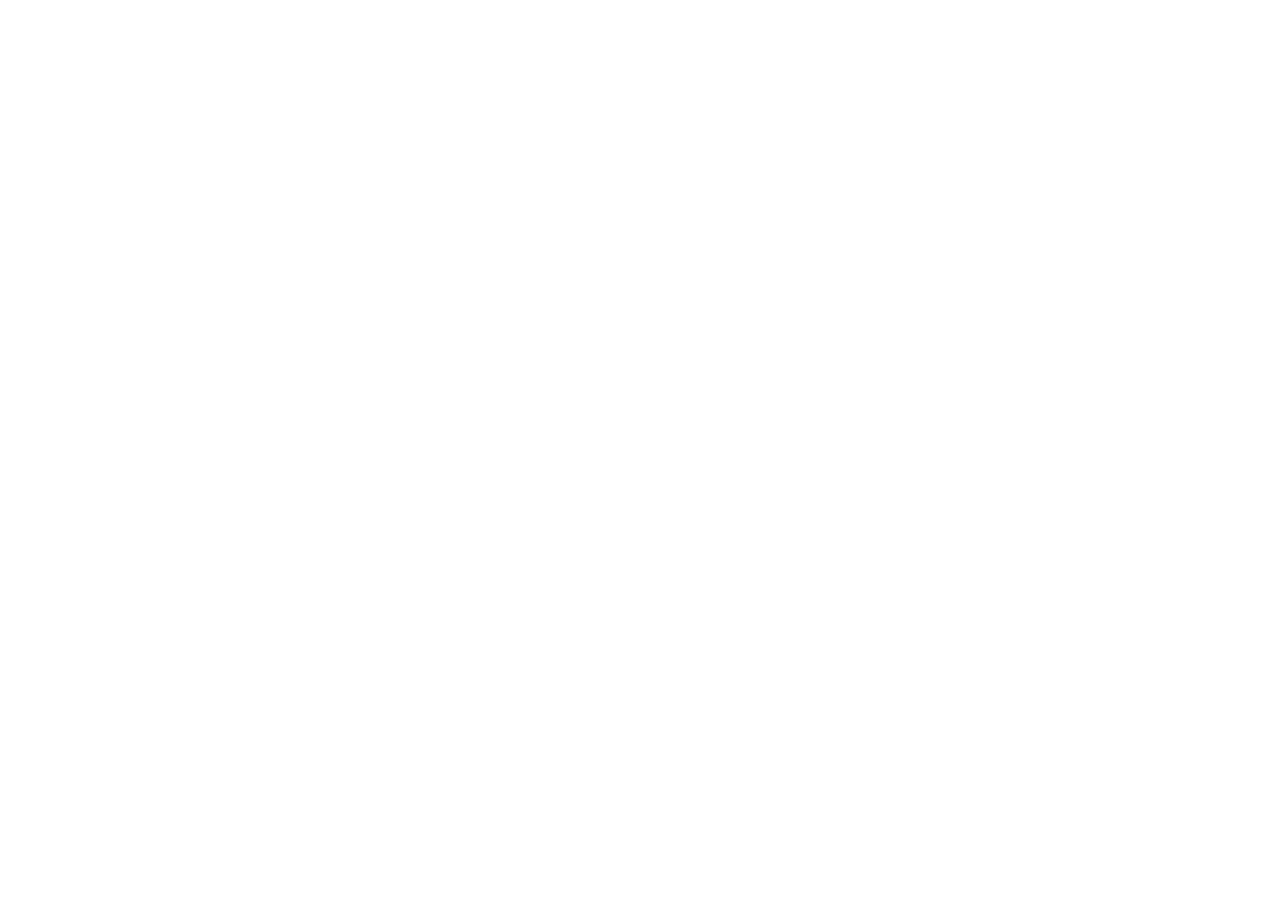
==== public/index.html @ 8db6377b "commit" ====
<!DOCTYPE html>
<html lang="en">
  <head>
    <meta charset="utf-8" />
    <link rel="icon" href="%PUBLIC_URL%/favicon.ico" />
    <meta name="viewport" content="width=device-width, initial-scale=1" />
    <meta name="theme-color" content="#000000" />
    <meta
      name="description"
      content="My personal website."
    />
    <!--
      manifest.json provides metadata used when your web app is installed on a
      user's mobile device or desktop. See https://developers.google.com/web/fundamentals/web-app-manifest/
    -->
    <link rel="manifest" href="%PUBLIC_URL%/manifest.json" />
    <!--
      Notice the use of %PUBLIC_URL% in the tags above.
      It will be replaced with the URL of the `public` folder during the build.
      Only files inside the `public` folder can be referenced from the HTML.

      Unlike "/favicon.ico" or "favicon.ico", "%PUBLIC_URL%/favicon.ico" will
      work correctly both with client-side routing and a non-root public URL.
      Learn how to configure a non-root public URL by running `npm run build`.
    -->
    <title>Youssef KIZOU</title>
  </head>
  <body>
    <noscript>You need to enable JavaScript to run this app.</noscript>
    <div id="root"></div>
    <!--
      This HTML file is a template.
      If you open it directly in the browser, you will see an empty page.

      You can add webfonts, meta tags, or analytics to this file.
      The build step will place the bundled scripts into the <body> tag.

      To begin the development, run `npm start` or `yarn start`.
      To create a production bundle, use `npm run build` or `yarn build`.
    -->
  </body>
</html>
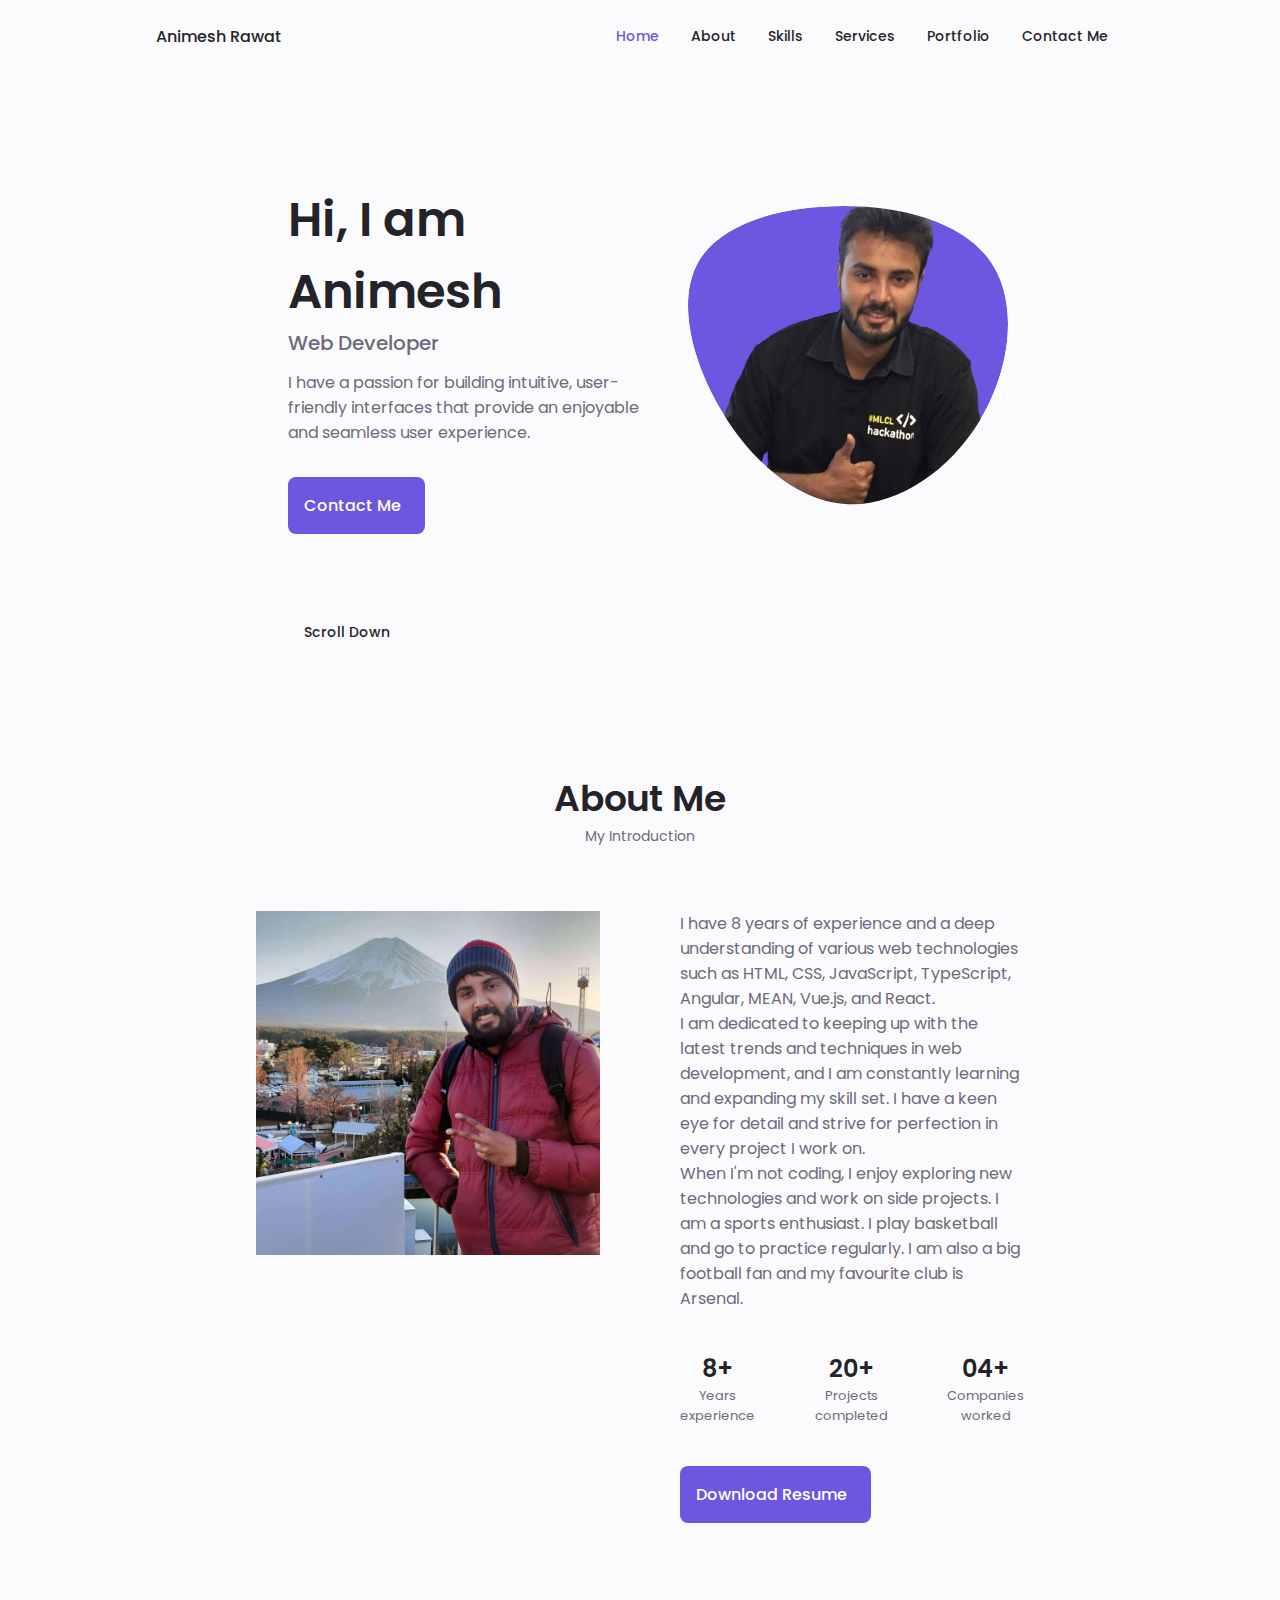
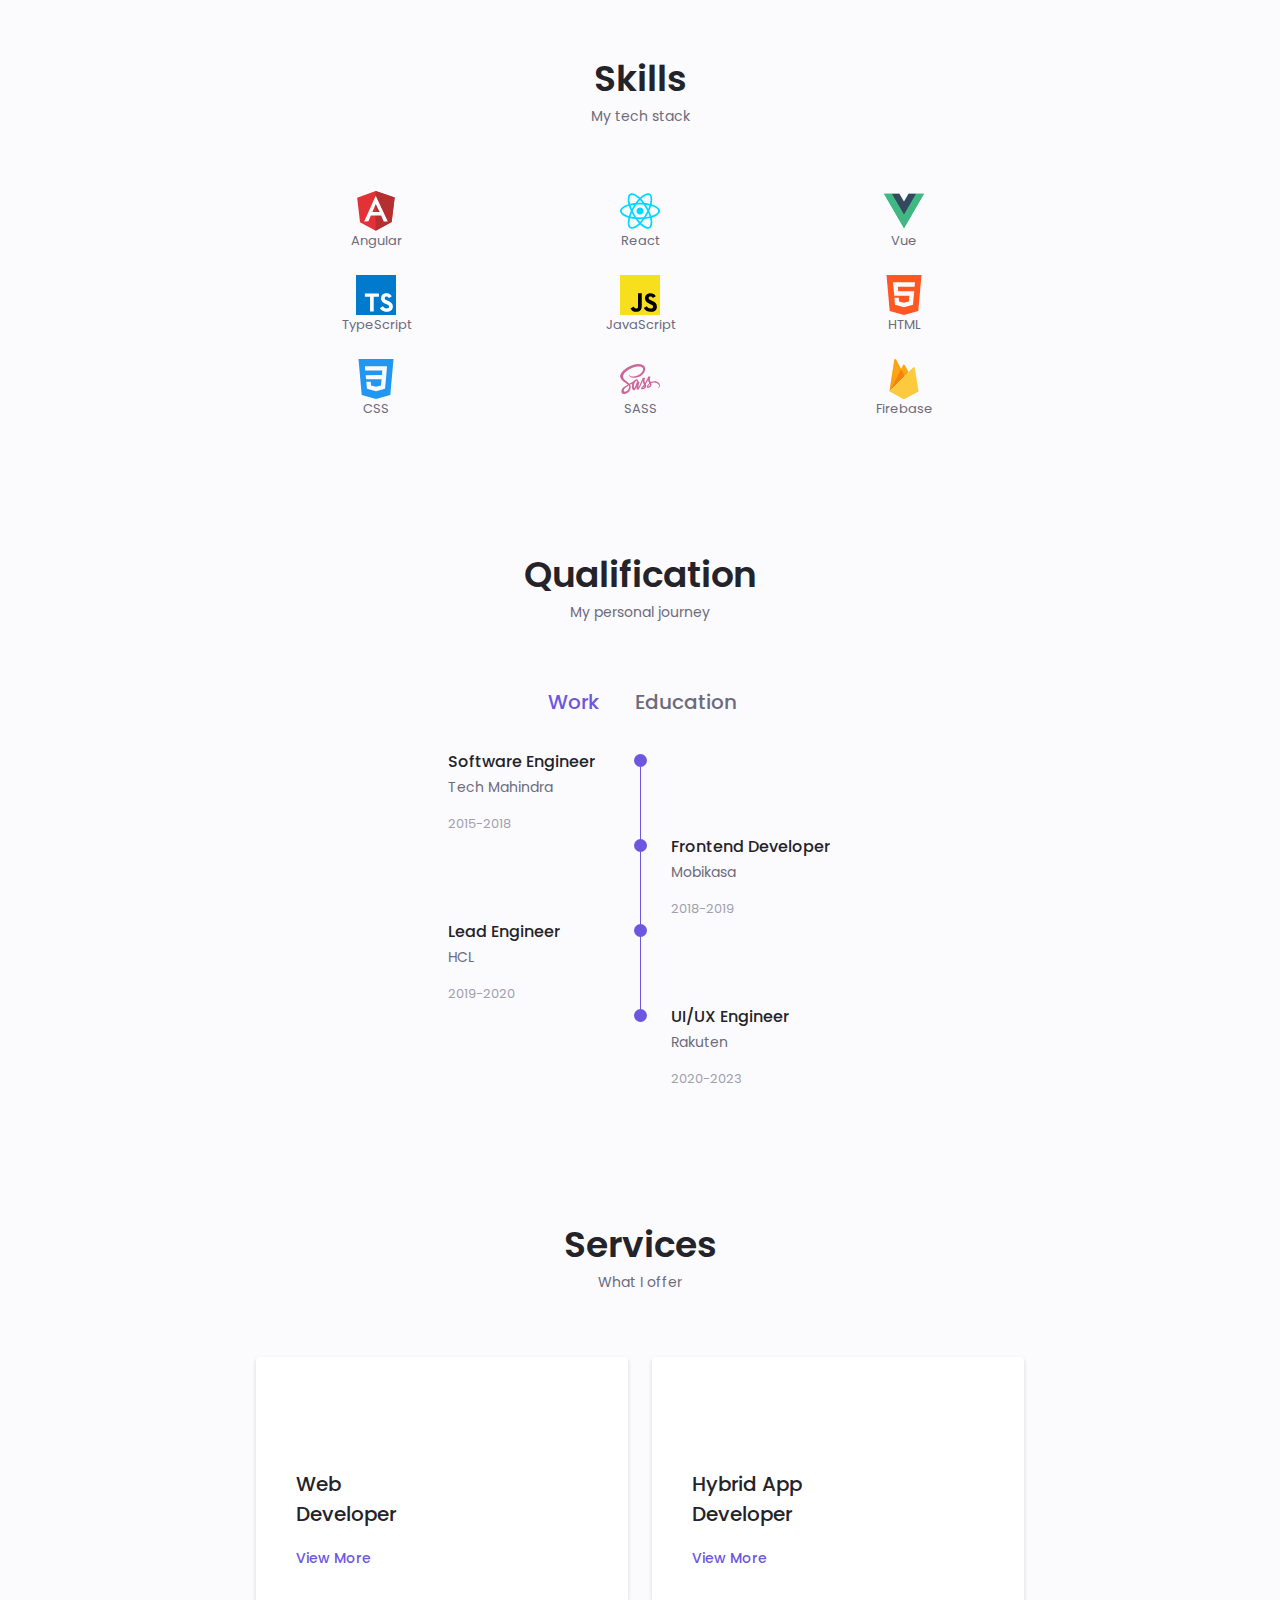
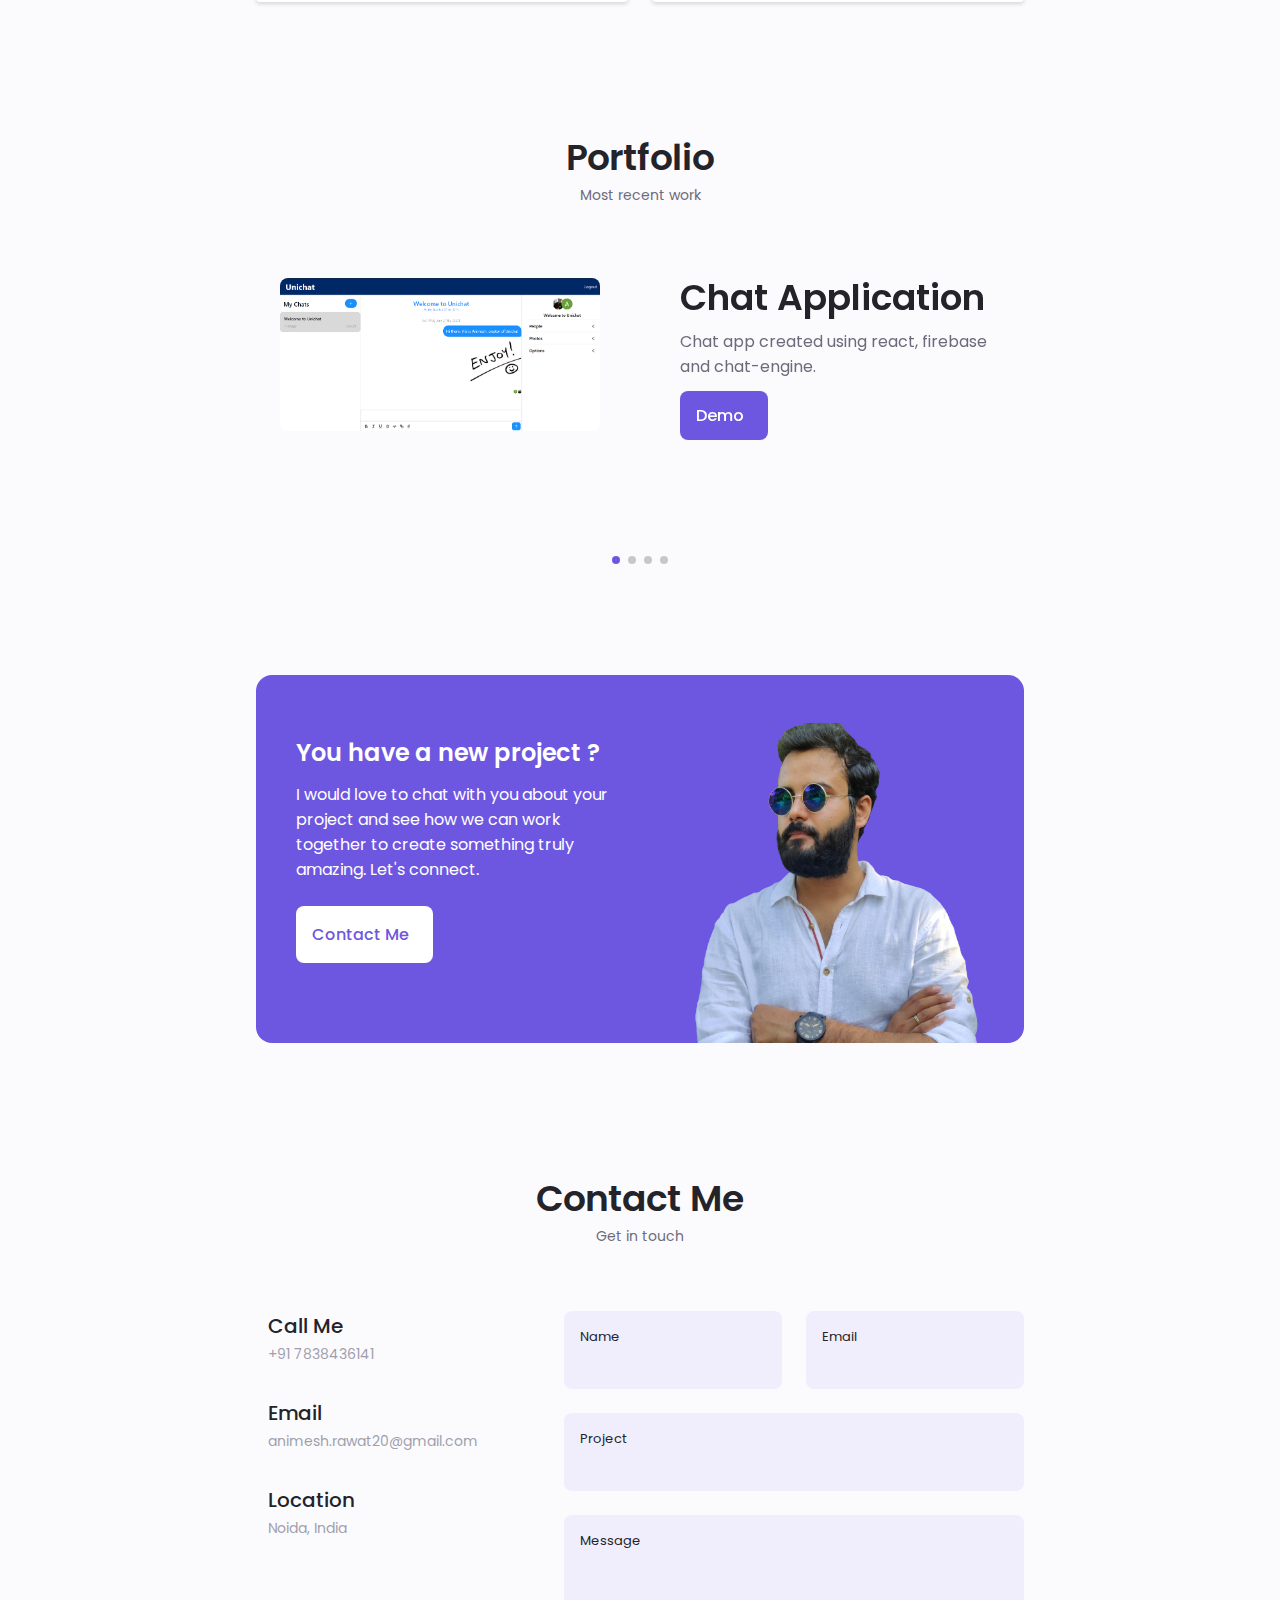
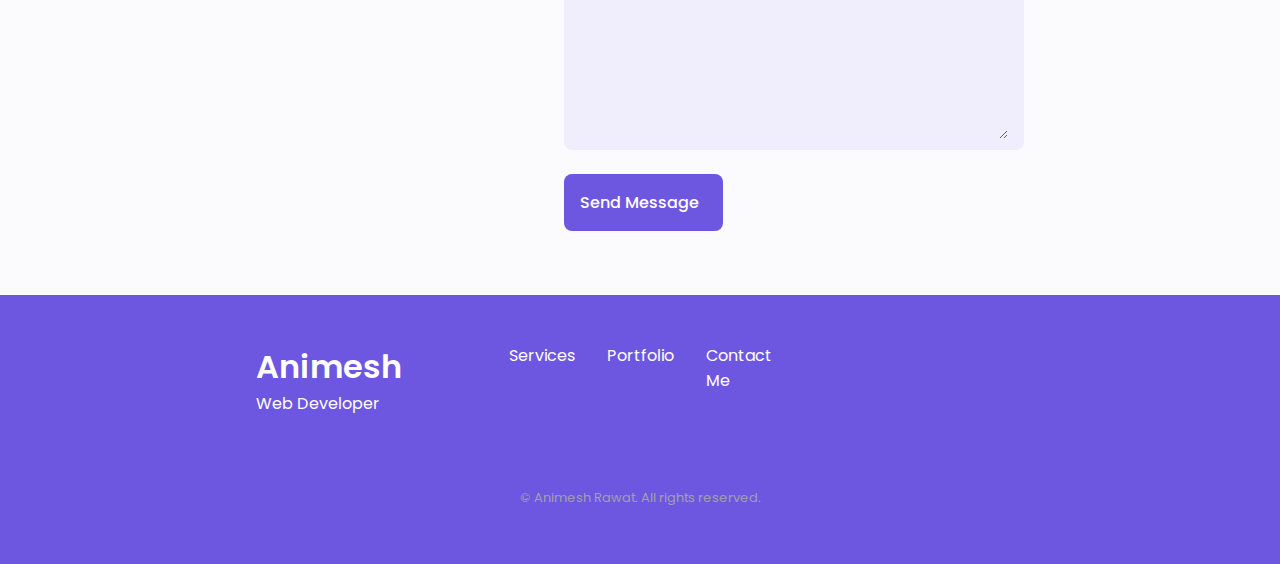
==== commit 6558f85e: "commit" ====
--- a/public/index.html
+++ b/public/index.html
@@ -1,42 +1,912 @@
 <!DOCTYPE html>
 <html lang="en">
   <head>
-    <meta charset="utf-8" />
-    <link rel="icon" href="%PUBLIC_URL%/favicon.ico" />
-    <meta name="viewport" content="width=device-width, initial-scale=1" />
-    <meta name="theme-color" content="#000000" />
+    <meta charset="UTF-8" />
+    <meta name="viewport" content="width=device-width, initial-scale=1.0" />
     <meta
       name="description"
-      content="My personal website."
+      content="Portfolio website of Animesh Rawat. A summary of professional experience, 
+      skills, projects details and contact information."
     />
-    <!--
-      manifest.json provides metadata used when your web app is installed on a
-      user's mobile device or desktop. See https://developers.google.com/web/fundamentals/web-app-manifest/
-    -->
-    <link rel="manifest" href="%PUBLIC_URL%/manifest.json" />
-    <!--
-      Notice the use of %PUBLIC_URL% in the tags above.
-      It will be replaced with the URL of the `public` folder during the build.
-      Only files inside the `public` folder can be referenced from the HTML.
-
-      Unlike "/favicon.ico" or "favicon.ico", "%PUBLIC_URL%/favicon.ico" will
-      work correctly both with client-side routing and a non-root public URL.
-      Learn how to configure a non-root public URL by running `npm run build`.
-    -->
-    <title>Youssef KIZOU</title>
+    <title>Animesh Rawat - Portfolio</title>
+
+    <!--==================== OPEN GRAPH META TAGS ===================== -->
+    <meta property="og:title" content="Animesh Rawat - Portfolio" />
+    <meta property="og:image" content="/assets/img/PwaImages/ios/512.png" />
+    <meta
+      property="og:description"
+      content="Portfolio website of Animesh Rawat. A summary of professional experience, 
+      skills, projects details and contact information."
+    />
+
+    <!--==================== TWITTER META TAGS ===================== -->
+    <meta name="twitter:title" content="Animesh Rawat - Portfolio" />
+    <meta
+      name="twitter:description"
+      content="Portfolio website of Animesh Rawat. A summary of professional experience, 
+      skills, projects details and contact information."
+    />
+    <meta name="twitter:image" content="/assets/img/PwaImages/ios/512.png" />
+
+    <!--==================== UNICONS ====================-->
+    <link
+      rel="stylesheet"
+      href="https://unicons.iconscout.com/release/v4.0.0/css/line.css"
+    />
+
+    <!-- ====================PWA================== -->
+    <link rel="manifest" href="manifest.json" />
+    <!-- ios support -->
+    <link rel="apple-touch-icon" href="/assets/img/PwaImages/ios/32.png" />
+    <link rel="apple-touch-icon" href="/assets/img/PwaImages/ios/72.png" />
+    <link rel="apple-touch-icon" href="/assets/img/PwaImages/ios/100.png" />
+    <link rel="apple-touch-icon" href="/assets/img/PwaImages/ios/128.png" />
+    <link rel="apple-touch-icon" href="/assets/img/PwaImages/ios/144.png" />
+    <link rel="apple-touch-icon" href="/assets/img/PwaImages/ios/152.png" />
+    <link rel="apple-touch-icon" href="/assets/img/PwaImages/ios/192.png" />
+    <link rel="apple-touch-icon" href="/assets/img/PwaImages/ios/256.png" />
+    <link rel="apple-touch-icon" href="/assets/img/PwaImages/ios/512.png" />
+    <meta name="apple-mobile-web-app-status-bar" content="#6E57E0" />
+    <meta name="theme-color" content="#6E57E0" />
+
+    <!-- ============FAVICONS============== -->
+    <link
+      rel="apple-touch-icon"
+      sizes="180x180"
+      href="/assets/img/favicons/apple-touch-icon.png"
+    />
+    <link
+      rel="icon"
+      type="image/png"
+      sizes="32x32"
+      href="/assets//img/favicons/favicon-32x32.png"
+    />
+    <link
+      rel="icon"
+      type="image/png"
+      sizes="16x16"
+      href="/assets/img/favicons/favicon-16x16.png"
+    />
+    <link
+      rel="icon"
+      type="image/x-icon"
+      href="/assets/img/favicons/favicon.ico"
+    />
+
+    <!--==================== SWIPER CSS ====================-->
+    <link rel="stylesheet" href="/assets/css/swiper-bundle.min.css" />
+
+    <!--==================== CSS ====================-->
+    <link rel="stylesheet" href="assets/css/styles.css" />
   </head>
+
   <body>
-    <noscript>You need to enable JavaScript to run this app.</noscript>
-    <div id="root"></div>
-    <!--
-      This HTML file is a template.
-      If you open it directly in the browser, you will see an empty page.
-
-      You can add webfonts, meta tags, or analytics to this file.
-      The build step will place the bundled scripts into the <body> tag.
-
-      To begin the development, run `npm start` or `yarn start`.
-      To create a production bundle, use `npm run build` or `yarn build`.
-    -->
+    <!-- ===================== LOADER ==================== -->
+    <div id="loading">
+      <div class="loader"><span><</span><span>/></span></div>
+    </div>
+
+    <!--==================== HEADER ====================-->
+    <header class="header" id="header">
+      <nav class="nav container">
+        <a href="#" class="nav__logo noSelect">Animesh Rawat</a>
+
+        <div class="nav__menu" id="nav-menu">
+          <ul class="nav__list grid">
+            <li class="nav__item">
+              <a href="#home" class="nav__link noSelect active-link">
+                <i class="uil uil-estate nav__icon"></i> Home
+              </a>
+            </li>
+
+            <li class="nav__item">
+              <a href="#about" class="nav__link noSelect">
+                <i class="uil uil-user nav__icon"></i> About
+              </a>
+            </li>
+
+            <li class="nav__item">
+              <a href="#skills" class="nav__link noSelect">
+                <i class="uil uil-file-alt nav__icon"></i> Skills
+              </a>
+            </li>
+
+            <li class="nav__item">
+              <a href="#services" class="nav__link noSelect">
+                <i class="uil uil-briefcase-alt nav__icon"></i> Services
+              </a>
+            </li>
+
+            <li class="nav__item">
+              <a href="#portfolio" class="nav__link noSelect">
+                <i class="uil uil-scenery nav__icon"></i> Portfolio
+              </a>
+            </li>
+
+            <li class="nav__item">
+              <a href="#contact" class="nav__link noSelect">
+                <i class="uil uil-message nav__icon"></i> Contact Me
+              </a>
+            </li>
+          </ul>
+          <i class="uil uil-times nav__close noSelect" id="nav-close"></i>
+        </div>
+
+        <div class="nav__btns">
+          <!-- theme change button -->
+          <i class="uil uil-moon change-theme" id="theme-button"></i>
+
+          <div class="nav__toggle noSelect" id="nav-toggle">
+            <i class="uil uil-apps"></i>
+          </div>
+        </div>
+      </nav>
+    </header>
+
+    <!--==================== MAIN ====================-->
+
+    <main class="main">
+      <!--==================== HOME ====================-->
+      <section class="home section" id="home">
+        <div class="home__container container grid">
+          <div class="home__content grid">
+            <div class="home__social">
+              <a
+                href="https://www.linkedin.com/in/rawatanimesh/"
+                target="_blank"
+                class="home__social-icon"
+              >
+                <i class="uil uil-linkedin-alt"></i>
+              </a>
+              <a
+                href="https://github.com/rawatanimesh"
+                target="_blank"
+                class="home__social-icon"
+              >
+                <i class="uil uil-github-alt"></i>
+              </a>
+              <a
+                href="https://t.me/rawatanimesh"
+                target="_blank"
+                class="home__social-icon"
+              >
+                <i class="uil uil-telegram-alt"></i>
+              </a>
+            </div>
+
+            <div class="home__img">
+              <svg
+                class="home__blob"
+                viewBox="0 0 200 187"
+                xmlns="http://www.w3.org/2000/svg"
+                xmlns:xlink="http://www.w3.org/1999/xlink"
+              >
+                <mask id="mask0" mask-type="alpha">
+                  <path
+                    d="M190.312 36.4879C206.582 62.1187 201.309 102.826 182.328 134.186C163.346 165.547 
+                                130.807 187.559 100.226 186.353C69.6454 185.297 41.0228 161.023 21.7403 129.362C2.45775 
+                                97.8511 -7.48481 59.1033 6.67581 34.5279C20.9871 10.1032 59.7028 -0.149132 97.9666 
+                                0.00163737C136.23 0.303176 174.193 10.857 190.312 36.4879Z"
+                  />
+                </mask>
+                <g mask="url(#mask0)">
+                  <path
+                    d="M190.312 36.4879C206.582 62.1187 201.309 102.826 182.328 134.186C163.346 
+                                165.547 130.807 187.559 100.226 186.353C69.6454 185.297 41.0228 161.023 21.7403 
+                                129.362C2.45775 97.8511 -7.48481 59.1033 6.67581 34.5279C20.9871 10.1032 59.7028 
+                                -0.149132 97.9666 0.00163737C136.23 0.303176 174.193 10.857 190.312 36.4879Z"
+                  />
+                  <image
+                    class="home__blob-img"
+                    x="-20"
+                    xlink:href="assets/img/hacker-profile.png"
+                  ></image>
+                </g>
+              </svg>
+            </div>
+
+            <div class="home__data">
+              <h1 class="home__title">Hi, I am Animesh</h1>
+              <h3 class="home__subtitle">Web Developer</h3>
+              <p class="home__description">
+                I have a passion for building intuitive, user-friendly
+                interfaces that provide an enjoyable and seamless user
+                experience.
+              </p>
+              <a href="#contact" class="button button--flex">
+                Contact Me<i class="uil uil-message button__icon"></i>
+              </a>
+            </div>
+          </div>
+          <div class="home__scroll">
+            <a href="#about" class="home__scroll-button button--flex">
+              <i class="uil uil-mouse-alt home__scroll-mouse"></i>
+              <span class="home__scroll-name">Scroll Down</span>
+              <i class="uil uil-arrow-down home__scroll-arrow"></i>
+            </a>
+          </div>
+        </div>
+      </section>
+    </main>
+
+    <!--==================== ABOUT ====================-->
+
+    <section class="about section" id="about">
+      <h2 class="section__title">About Me</h2>
+      <span class="section__subtitle">My Introduction</span>
+
+      <div class="about__container container grid">
+        <img src="assets/img/mt-fuji.jpg" alt="" class="about__image" />
+
+        <div class="about__data">
+          <p class="about__description">
+            I have 8 years of experience and a deep understanding of various web
+            technologies such as HTML, CSS, JavaScript, TypeScript, Angular,
+            MEAN, Vue.js, and React. <br />
+            I am dedicated to keeping up with the latest trends and techniques
+            in web development, and I am constantly learning and expanding my
+            skill set. I have a keen eye for detail and strive for perfection in
+            every project I work on. <br />
+            When I'm not coding, I enjoy exploring new technologies and work on
+            side projects. I am a sports enthusiast. I play basketball and go to
+            practice regularly. I am also a big football fan and my favourite
+            club is Arsenal.
+          </p>
+          <div class="about__info">
+            <div>
+              <span class="about__info-title">8+</span>
+              <span class="about__info-name"
+                >Years <br />
+                experience</span
+              >
+            </div>
+
+            <div>
+              <span class="about__info-title">20+</span>
+              <span class="about__info-name"
+                >Projects <br />
+                completed</span
+              >
+            </div>
+
+            <div>
+              <span class="about__info-title">04+</span>
+              <span class="about__info-name"
+                >Companies <br />
+                worked</span
+              >
+            </div>
+          </div>
+
+          <div class="about__buttons">
+            <a
+              download=""
+              href="assets/pdf/animesh-rawat-resume.pdf"
+              class="button button--flex"
+            >
+              Download Resume<i class="uil uil-download-alt button__icon"></i
+            ></a>
+          </div>
+        </div>
+      </div>
+    </section>
+
+    <!--==================== SKILLS ====================-->
+
+    <section class="skills section" id="skills">
+      <h2 class="section__title">Skills</h2>
+      <span class="section__subtitle">My tech stack</span>
+      <div class="skills__container container grid">
+        <div class="skills__container-box">
+          <img
+            class="skills__container-img"
+            src="/assets/img/skills/angular.svg"
+            alt="angular"
+          />
+          <div class="skills__container-name">Angular</div>
+        </div>
+
+        <div class="skills__container-box">
+          <img
+            class="skills__container-img"
+            src="/assets/img/skills/react.svg"
+            alt="react"
+          />
+          <div class="skills__container-name">React</div>
+        </div>
+
+        <div class="skills__container-box">
+          <img
+            class="skills__container-img"
+            src="/assets/img/skills/vue.svg"
+            alt="vue"
+          />
+          <div class="skills__container-name">Vue</div>
+        </div>
+
+        <div class="skills__container-box">
+          <img
+            class="skills__container-img"
+            src="/assets/img/skills/typescript.svg"
+            alt="typescript"
+          />
+          <div class="skills__container-name">TypeScript</div>
+        </div>
+
+        <div class="skills__container-box">
+          <img
+            class="skills__container-img"
+            src="/assets/img/skills/javascript.svg"
+            alt="javascript"
+          />
+          <div class="skills__container-name">JavaScript</div>
+        </div>
+
+        <div class="skills__container-box">
+          <img
+            class="skills__container-img"
+            src="/assets/img/skills/html.svg"
+            alt="html"
+          />
+          <div class="skills__container-name">HTML</div>
+        </div>
+
+        <div class="skills__container-box">
+          <img
+            class="skills__container-img"
+            src="/assets/img/skills/css.svg"
+            alt="css"
+          />
+          <div class="skills__container-name">CSS</div>
+        </div>
+
+        <div class="skills__container-box">
+          <img
+            class="skills__container-img"
+            src="/assets/img/skills/sass.svg"
+            alt="sass"
+          />
+          <div class="skills__container-name">SASS</div>
+        </div>
+
+        <div class="skills__container-box">
+          <img
+            class="skills__container-img"
+            src="/assets/img/skills/firebase.svg"
+            alt="firebase"
+          />
+          <div class="skills__container-name">Firebase</div>
+        </div>
+
+        <!-- <div class="skills__container-box">
+                <img class="skills__container-img" src="/assets/img/skills/figma.svg" alt="figma">
+                <div class="skills__container-name">Figma</div>
+            </div> -->
+      </div>
+    </section>
+
+    <!--==================== QUALIFICATOIN ====================-->
+
+    <section class="qualification section">
+      <h2 class="section__title">Qualification</h2>
+      <span class="section__subtitle">My personal journey</span>
+
+      <div class="qualification__container container">
+        <div class="qualification__tabs">
+          <div
+            class="qualification__button button--flex qualification__active"
+            data-target="#work"
+          >
+            <i class="uil uil-briefcase-alt qualification__icon"> </i> Work
+          </div>
+
+          <div
+            class="qualification__button button--flex"
+            data-target="#education"
+          >
+            <i class="uil uil-graduation-cap qualification__icon"> </i>
+            Education
+          </div>
+        </div>
+
+        <div class="qualification__sections">
+          <!--==================== QUALIFICATOIN CONTENT 1====================-->
+          <div
+            class="qualification__content qualification__active"
+            data-content
+            id="work"
+          >
+            <!--==================== QUALIFICATOIN 1====================-->
+            <div class="qualification__data">
+              <div>
+                <h3 class="qualification__title">Software Engineer</h3>
+                <span class="qualification__subtitle"> Tech Mahindra </span>
+                <div class="qualification__calender">
+                  <i class="uil uil-calendar-alt"></i> 2015-2018
+                </div>
+              </div>
+
+              <div>
+                <span class="qualification__rounder"></span>
+                <span class="qualification__line"></span>
+              </div>
+            </div>
+
+            <!--==================== QUALIFICATOIN 2====================-->
+            <div class="qualification__data">
+              <div></div>
+              <div>
+                <span class="qualification__rounder"></span>
+                <span class="qualification__line"></span>
+              </div>
+              <div>
+                <h3 class="qualification__title">Frontend Developer</h3>
+                <span class="qualification__subtitle"> Mobikasa </span>
+                <div class="qualification__calender">
+                  <i class="uil uil-calendar-alt"></i> 2018-2019
+                </div>
+              </div>
+            </div>
+
+            <!--==================== QUALIFICATOIN 3====================-->
+            <div class="qualification__data">
+              <div>
+                <h3 class="qualification__title">Lead Engineer</h3>
+                <span class="qualification__subtitle"> HCL </span>
+                <div class="qualification__calender">
+                  <i class="uil uil-calendar-alt"></i> 2019-2020
+                </div>
+              </div>
+              <div>
+                <span class="qualification__rounder"></span>
+                <span class="qualification__line"></span>
+              </div>
+            </div>
+
+            <!--==================== QUALIFICATOIN 4====================-->
+            <div class="qualification__data">
+              <div></div>
+              <div>
+                <span class="qualification__rounder"></span>
+                <!-- <span class="qualification__line"></span> -->
+              </div>
+              <div>
+                <h3 class="qualification__title">UI/UX Engineer</h3>
+                <span class="qualification__subtitle"> Rakuten </span>
+                <div class="qualification__calender">
+                  <i class="uil uil-calendar-alt"></i> 2020-2023
+                </div>
+              </div>
+            </div>
+          </div>
+
+          <!--==================== QUALIFICATOIN CONTENT 2====================-->
+          <div class="qualification__content" data-content id="education">
+            <!--==================== QUALIFICATOIN 1====================-->
+            <div class="qualification__data">
+              <div>
+                <h3 class="qualification__title">HSC, Science</h3>
+                <span class="qualification__subtitle">
+                  St. Mary's Academy
+                </span>
+                <div class="qualification__calender">
+                  <i class="uil uil-calendar-alt"></i> 2009-2011
+                </div>
+              </div>
+
+              <div>
+                <span class="qualification__rounder"></span>
+                <span class="qualification__line"></span>
+              </div>
+            </div>
+
+            <!--==================== QUALIFICATOIN 2====================-->
+            <div class="qualification__data">
+              <div></div>
+              <div>
+                <span class="qualification__rounder"></span>
+                <!-- <span class="qualification__line"></span> -->
+              </div>
+              <div>
+                <h3 class="qualification__title">B.Tech, Electronics</h3>
+                <span class="qualification__subtitle"> Sharda University </span>
+                <div class="qualification__calender">
+                  <i class="uil uil-calendar-alt"></i> 2011-2015
+                </div>
+              </div>
+            </div>
+          </div>
+        </div>
+      </div>
+    </section>
+
+    <!--==================== SERVICES ====================-->
+
+    <section class="services section" id="services">
+      <h2 class="section__title">Services</h2>
+      <span class="section__subtitle">What I offer</span>
+
+      <div class="services__container container grid">
+        <!--==================== SERVICE 1 ====================-->
+        <div class="services__content">
+          <div>
+            <i class="uil uil-arrow services__icon"></i>
+            <h3 class="services__title">Web<br />Developer</h3>
+          </div>
+
+          <span
+            class="button button--flex button--small button--link services__button"
+          >
+            View More
+            <i class="uil uil-arrow-right button__icon"></i>
+          </span>
+
+          <div class="services__modal">
+            <div class="services__modal-content">
+              <h4 class="services__modal-title">Web<br />Developer</h4>
+              <i class="uil uil-times services__modal-close"></i>
+              <ul class="services__modal-services grid">
+                <li class="services__modal-service">
+                  <i class="uil uil-check-circle services__modal-icon"></i>
+                  <p>
+                    I develop web applications with end to end solutions for
+                    frontend and backend
+                  </p>
+                </li>
+                <li class="services__modal-service">
+                  <i class="uil uil-check-circle services__modal-icon"></i>
+                  <p>I handle website deployment</p>
+                </li>
+                <li class="services__modal-service">
+                  <i class="uil uil-check-circle services__modal-icon"></i>
+                  <p>I optimize website performance</p>
+                </li>
+                <li class="services__modal-service">
+                  <i class="uil uil-check-circle services__modal-icon"></i>
+                  <p>I help in webiste SEO optimization</p>
+                </li>
+              </ul>
+            </div>
+          </div>
+        </div>
+
+        <!--==================== SERVICE 2 ====================-->
+        <div class="services__content">
+          <div>
+            <i class="uil uil-mobile-android services__icon"></i>
+            <h3 class="services__title">Hybrid App<br />Developer</h3>
+          </div>
+
+          <span
+            class="button button--flex button--small button--link services__button"
+          >
+            View More
+            <i class="uil uil-arrow-right button__icon"></i>
+          </span>
+
+          <div class="services__modal">
+            <div class="services__modal-content">
+              <h4 class="services__modal-title">Hybrid App<br />Developer</h4>
+              <i class="uil uil-times services__modal-close"></i>
+              <ul class="services__modal-services grid">
+                <li class="services__modal-service">
+                  <i class="uil uil-check-circle services__modal-icon"></i>
+                  <p>I develop hybrid mobile apps</p>
+                </li>
+                <li class="services__modal-service">
+                  <i class="uil uil-check-circle services__modal-icon"></i>
+                  <p>I create apps for mobile and tablets</p>
+                </li>
+                <li class="services__modal-service">
+                  <i class="uil uil-check-circle services__modal-icon"></i>
+                  <p>I handle cross platform compatibility</p>
+                </li>
+                <li class="services__modal-service">
+                  <i class="uil uil-check-circle services__modal-icon"></i>
+                  <p>I optimize application performances</p>
+                </li>
+              </ul>
+            </div>
+          </div>
+        </div>
+      </div>
+    </section>
+
+    <!--==================== PORTFOLIO ====================-->
+
+    <section class="portfolio section" id="portfolio">
+      <h2 class="section__title">Portfolio</h2>
+      <span class="section__subtitle">Most recent work</span>
+
+      <div class="portfolio__container container swiper-container">
+        <div class="swiper-wrapper">
+          <!--==================== PORTFOLIO 1====================-->
+          <div class="portfolio__content grid swiper-slide">
+            <img
+              src="/assets/img/portfolio/unichat.PNG"
+              alt=""
+              class="portfolio__img"
+            />
+            <div class="portfolio__data">
+              <h3 class="portfolio__title">Chat Application</h3>
+              <p class="portfolio__description">
+                Chat app created using react, firebase and chat-engine.
+              </p>
+              <a
+                href="https://github.com/rawatanimesh/react-chat-app"
+                target="_blank"
+                class="button button--flex button--small portfolio__button"
+              >
+                Demo
+                <i class="uil uil-arrow-right button__icon"></i>
+              </a>
+            </div>
+          </div>
+
+          <!--==================== PORTFOLIO 2====================-->
+          <div class="portfolio__content grid swiper-slide">
+            <img
+              src="/assets/img/portfolio/track-service-request.PNG"
+              alt=""
+              class="portfolio__img"
+            />
+            <div class="portfolio__data">
+              <h3 class="portfolio__title">Track service request graph</h3>
+              <p class="portfolio__description">
+                Service request graph to show various stages of bidirectional
+                progress.
+              </p>
+              <a
+                href="https://github.com/rawatanimesh/angular-workflow-track-service-request-graph"
+                target="_blank"
+                class="button button--flex button--small portfolio__button"
+              >
+                Demo
+                <i class="uil uil-arrow-right button__icon"></i>
+              </a>
+            </div>
+          </div>
+
+          <!--==================== PORTFOLIO 3====================-->
+          <div class="portfolio__content grid swiper-slide">
+            <img
+              src="/assets/img/portfolio/stopwatch.png"
+              alt=""
+              class="portfolio__img"
+            />
+            <div class="portfolio__data">
+              <h3 class="portfolio__title">Stop-watch</h3>
+              <p class="portfolio__description">
+                Light weight Stop-Watch application using Angular without
+                external libraries/dependencies.
+              </p>
+              <a
+                href="https://github.com/rawatanimesh/react-chat-app"
+                target="_blank"
+                class="button button--flex button--small portfolio__button"
+              >
+                Demo
+                <i class="uil uil-arrow-right button__icon"></i>
+              </a>
+            </div>
+          </div>
+
+          <!--==================== PORTFOLIO 4====================-->
+          <div class="portfolio__content grid swiper-slide">
+            <img
+              src="/assets/img/portfolio/file-reader.png"
+              alt=""
+              class="portfolio__img"
+            />
+            <div class="portfolio__data">
+              <h3 class="portfolio__title">File reader</h3>
+              <p class="portfolio__description">
+                Light weight file reader Angular component without external
+                libraries/dependencies.
+              </p>
+              <a
+                href="https://github.com/rawatanimesh/angular-file-reader"
+                target="_blank"
+                class="button button--flex button--small portfolio__button"
+              >
+                Demo
+                <i class="uil uil-arrow-right button__icon"></i>
+              </a>
+            </div>
+          </div>
+        </div>
+
+        <!-- Add arrows -->
+        <div class="swiper-button-next">
+          <i class="uil uil-angle-right-b swiper-portfolio-icon"></i>
+        </div>
+        <div class="swiper-button-prev">
+          <i class="uil uil-angle-left-b swiper-portfolio-icon"></i>
+        </div>
+
+        <!-- Add Pagination -->
+        <div class="swiper-pagination"></div>
+      </div>
+    </section>
+
+    <!--==================== PROJECT IN MIND ====================-->
+
+    <section class="project section">
+      <div class="project__bg">
+        <div class="project__container container grid">
+          <div class="project__data">
+            <h2 class="project__title">You have a new project ?</h2>
+            <p class="project__description">
+              I would love to chat with you about your project and see how we
+              can work together to create something truly amazing. Let's
+              connect.
+            </p>
+            <a href="#contact" class="button button--flex button--white">
+              Contact Me
+              <i class="uil uil-message project__icon button__icon"></i>
+            </a>
+          </div>
+
+          <img src="/assets/img/travel-pic3.png" alt="" class="project__img" />
+        </div>
+      </div>
+    </section>
+
+    <!--==================== CONTACT ME ====================-->
+
+    <section class="contact section" id="contact">
+      <h2 class="section__title">Contact Me</h2>
+      <span class="section__subtitle">Get in touch</span>
+
+      <div class="contact__container container grid">
+        <div>
+          <div class="contact__information">
+            <i class="uil uil-phone contact__icon"></i>
+
+            <div>
+              <h3 class="contact__title">Call Me</h3>
+              <span class="contact__subtitle">+91 7838436141</span>
+            </div>
+          </div>
+
+          <div class="contact__information">
+            <i class="uil uil-envelope contact__icon"></i>
+
+            <div>
+              <h3 class="contact__title">Email</h3>
+              <span class="contact__subtitle">animesh.rawat20@gmail.com</span>
+            </div>
+          </div>
+
+          <div class="contact__information">
+            <i class="uil uil-map-marker contact__icon"></i>
+
+            <div>
+              <h3 class="contact__title">Location</h3>
+              <span class="contact__subtitle">Noida, India</span>
+            </div>
+          </div>
+        </div>
+
+        <form action="" class="contact__form grid">
+          <div class="contact__inputs grid">
+            <div class="contact__content">
+              <label for="" class="contact__label">Name</label>
+              <input type="text" class="contact__input" />
+            </div>
+
+            <div class="contact__content">
+              <label for="" class="contact__label">Email</label>
+              <input type="email" class="contact__input" />
+            </div>
+          </div>
+          <div class="contact__content">
+            <label for="" class="contact__label">Project</label>
+            <input type="text" class="contact__input" />
+          </div>
+          <div class="contact__content">
+            <label for="" class="contact__label">Message</label>
+            <textarea
+              name=""
+              id=""
+              cols="0"
+              rows="7"
+              class="contact__input"
+            ></textarea>
+          </div>
+
+          <div>
+            <a href="#" class="button button--flex">
+              Send Message
+              <i class="uil uil-message button__icon"></i>
+            </a>
+          </div>
+        </form>
+      </div>
+    </section>
+
+    <!--==================== FOOTER ====================-->
+
+    <footer class="footer">
+      <div class="footer__bg">
+        <div class="footer__container container grid">
+          <div>
+            <h1 class="footer__title">Animesh</h1>
+            <span class="footer__subtitle">Web Developer</span>
+          </div>
+
+          <ul class="footer__links">
+            <li>
+              <a href="#services" class="footer__link">Services</a>
+            </li>
+            <li>
+              <a href="#portfolio" class="footer__link">Portfolio</a>
+            </li>
+            <li>
+              <a href="#contact" class="footer__link">Contact Me</a>
+            </li>
+          </ul>
+
+          <div class="footer__socials">
+            <a
+              href="https://www.facebook.com/login/?next=https%3A%2F%2Fwww.facebook.com%2Frawatanimesh"
+              target="_blank"
+              class="footer__social"
+            >
+              <i class="uil uil-facebook-f"></i>
+            </a>
+
+            <a
+              href="https://www.instagram.com/rawatanimesh/?hl=en"
+              target="_blank"
+              class="footer__social"
+            >
+              <i class="uil uil-instagram"></i>
+            </a>
+
+            <a
+              href="https://twitter.com/rawataniimesh?lang=en"
+              target="_blank"
+              class="footer__social"
+            >
+              <i class="uil uil-twitter-alt"></i>
+            </a>
+          </div>
+        </div>
+
+        <p class="footer__copy">&#169; Animesh Rawat. All rights reserved.</p>
+      </div>
+    </footer>
+
+    <!--==================== SCROLL TOP ====================-->
+
+    <a href="#" class="scrollup" id="scroll-up">
+      <i class="uil uil-arrow-up scrollup__icon"></i>
+    </a>
+
+    <!--==================== SWIPER JS ====================-->
+    <script src="/assets/js/swiper-bundle.min.js"></script>
+
+    <!--==================== MAIN JS ====================-->
+    <script src="assets/js/main.js"></script>
+
+    <!-- ===================== SHOW/HIDE LOADER ==================== -->
+    <script>
+      window.onload = function () {
+        document.getElementById("loading").style.display = "none";
+      };
+    </script>
+
+    <!-- =====================REGISTER SERVICE WORKER================ -->
+    <script>
+      if ("serviceWorker" in navigator) {
+        window.addEventListener("load", function () {
+          navigator.serviceWorker
+            .register("/serviceWorker.js")
+            .then((res) => console.log("service worker registered"))
+            .catch((err) => console.log("service worker not registered", err));
+        });
+      }
+    </script>
   </body>
 </html>
--- a/public/assets/css/styles.css
+++ b/public/assets/css/styles.css
@@ -0,0 +1,1193 @@
+/*==================== GOOGLE FONTS ====================*/
+
+@import url("https://fonts.googleapis.com/css2?family=Poppins:wght@400;500;600&display=swap");
+
+/*==================== VARIABLES CSS ====================*/
+
+:root {
+  --header-height: 3rem;
+  /*========== Colors ==========*/
+  /* Change favorite color */
+  --hue-color: 250;
+  /*Purple 250 - Green 142 - Blue 230 - Pink 340*/
+  /* HSL color mode */
+  --first-color: hsl(var(--hue-color), 69%, 61%);
+  --first-color-second: hsl(var(--hue-color), 69%, 61%);
+  --first-color-alt: hsl(var(--hue-color), 57%, 53%);
+  --first-color-lighter: hsl(var(--hue-color), 92%, 85%);
+  --title-color: hsl(var(--hue-color), 8%, 15%);
+  --text-color: hsl(var(--hue-color), 8%, 45%);
+  --text-color-light: hsl(var(--hue-color), 8%, 65%);
+  --input-color: hsl(var(--hue-color), 70%, 96%);
+  --body-color: hsl(var(--hue-color), 60%, 99%);
+  --container-color: #fff;
+  --scroll-bar-color: hsl(var(--hue-color), 12%, 90%);
+  --scroll-thumb-color: hsl(var(--hue-color), 12%, 80%);
+
+  /*========== Font and typography ==========*/
+  --body-font: "Poppins", sans-serif;
+  /* .5rem = 8px, 1rem = 16px, 1.5rem = 24px ... */
+  --big-font-size: 2rem;
+  --h1-font-size: 1.5rem;
+  --h2-font-size: 1.25rem;
+  --h3-font-size: 1.125rem;
+  --normal-font-size: 0.938rem;
+  --small-font-size: 0.813rem;
+  --smaller-font-size: 0.75rem;
+  /*========== Font weight ==========*/
+  --font-medium: 500;
+  --font-semi-bold: 600;
+  /*========== Margines ==========*/
+  /* .25rem = 4px, .5rem = 8px, .75rem = 12px ... */
+  --mb-0-25: 0.25rem;
+  --mb-0-5: 0.5rem;
+  --mb-0-75: 0.75rem;
+  --mb-1: 1rem;
+  --mb-1-5: 1.5rem;
+  --mb-2: 2rem;
+  --mb-2-5: 2.5rem;
+  --mb-3: 3rem;
+  /*========== z index ==========*/
+  --z-tooltip: 10;
+  --z-fixed: 100;
+  --z-modal: 100;
+}
+
+/* Font size for large devices */
+
+@media screen and (min-width: 968px) {
+  :root {
+    --big-font-size: 3rem;
+    --h1-font-size: 2.25rem;
+    --h2-font-size: 1.5rem;
+    --h3-font-size: 1.25rem;
+    --normal-font-size: 1rem;
+    --small-font-size: 0.875rem;
+    --smaller-font-size: 0.813rem;
+  }
+}
+
+/*========== Variables Dark theme ==========*/
+
+body.dark-theme {
+  /* HSL color mode */
+  --first-color-second: hsl(var(--hue-color), 30%, 8%);
+  --title-color: hsl(var(--hue-color), 8%, 95%);
+  --text-color: hsl(var(--hue-color), 8%, 75%);
+  --input-color: hsl(var(--hue-color), 29%, 16%);
+  --body-color: hsl(var(--hue-color), 28%, 12%);
+  --container-color: hsl(var(--hue-color), 29%, 16%);
+  --scroll-bar-color: hsl(var(--hue-color), 12%, 48%);
+  --scroll-thumb-color: hsl(var(--hue-color), 12%, 36%);
+}
+
+/*========== Button Dark/Light ==========*/
+
+.nav__btns {
+  display: flex;
+  align-items: center;
+}
+.change-theme {
+  font-size: 1.25rem;
+  color: var(--title-color);
+  margin-right: var(--mb-1);
+  cursor: pointer;
+}
+.change-theme:hover {
+  color: var(--first-color);
+}
+
+/*==================== BASE ====================*/
+
+* {
+  box-sizing: border-box;
+  padding: 0;
+  margin: 0;
+}
+
+html {
+  scroll-behavior: smooth;
+}
+
+body {
+  margin: 0 0 var(--header-height) 0;
+  font-family: var(--body-font);
+  font-size: var(--normal-font-size);
+  background-color: var(--body-color);
+  color: var(--text-color);
+}
+
+h1,
+h2,
+h3,
+h4 {
+  color: var(--title-color);
+  font-weight: var(--font-semi-bold);
+}
+
+ul {
+  list-style: none;
+}
+
+a {
+  text-decoration: none;
+}
+
+img {
+  max-width: 100%;
+  height: auto;
+}
+
+/*==================== REUSABLE CSS CLASSES ====================*/
+
+.noSelect {
+  -webkit-touch-callout: none;
+  -webkit-user-select: none;
+  -khtml-user-select: none;
+  -moz-user-select: none;
+  -ms-user-select: none;
+  user-select: none;
+  -webkit-tap-highlight-color: transparent;
+}
+
+.section {
+  padding: 2rem 0 4rem;
+}
+
+.section__title {
+  font-size: var(--h1-font-size);
+}
+
+.section__subtitle {
+  display: block;
+  font-size: var(--small-font-size);
+  margin-bottom: var(--mb-3);
+}
+
+.section__title,
+.section__subtitle {
+  text-align: center;
+}
+
+/*==================== LAYOUT ====================*/
+
+.container {
+  max-width: 768px;
+  margin-left: var(--mb-1-5);
+  margin-right: var(--mb-1-5);
+}
+
+.grid {
+  display: grid;
+  gap: 1.5rem;
+}
+
+header {
+  width: 100%;
+  position: fixed;
+  bottom: 0;
+  left: 0;
+  z-index: var(--z-fixed);
+  background-color: var(--body-color);
+}
+
+/*==================== NAV ====================*/
+
+.nav {
+  max-width: 968px;
+  height: var(--header-height);
+  display: flex;
+  justify-content: space-between;
+  align-items: center;
+}
+
+.nav__logo,
+.nav__toggle {
+  color: var(--title-color);
+  font-weight: var(--font-medium);
+}
+
+.nav__logo:hover {
+  color: var(--first-color);
+}
+
+.nav__toggle {
+  font-size: 1.1rem;
+  cursor: pointer;
+}
+
+.nav__toggle:hover {
+  color: var(--first-color);
+}
+
+@media screen and (max-width: 767px) {
+  .nav__menu {
+    position: fixed;
+    bottom: -100%;
+    left: 0;
+    width: 100%;
+    background-color: var(--body-color);
+    padding: 2rem 1.5rem 4rem;
+    box-shadow: 0 -1px 4px rgba(0, 0, 0, 0.15);
+    border-radius: 1.5rem 1.5rem 0 0;
+    transition: 0.3s;
+  }
+}
+
+.nav__list {
+  grid-template-columns: repeat(3, 1fr);
+  gap: 2rem;
+}
+
+.nav__link {
+  display: flex;
+  flex-direction: column;
+  align-items: center;
+  font-size: var(--small-font-size);
+  color: var(--title-color);
+  font-weight: var(--font-medium);
+}
+
+.nav__link:hover {
+  color: var(--first-color);
+}
+
+.nav__icon {
+  font-size: 1.2rem;
+}
+
+.nav__close {
+  position: absolute;
+  right: 1.3rem;
+  bottom: 0.5rem;
+  font-size: 1.5rem;
+  cursor: pointer;
+  color: var(--first-color);
+}
+
+.nav__close:hover {
+  color: var(--first-color-alt);
+}
+
+/* show menu */
+
+.show-menu {
+  bottom: 0;
+}
+
+/* Active link */
+
+.active-link {
+  color: var(--first-color);
+}
+
+/* Change background header */
+
+.scroll-header {
+  box-shadow: 0 -1px 4px rgba(0, 0, 0, 0.15);
+}
+
+/*===================== LOADER ====================*/
+
+#loading {
+  position: fixed;
+  display: block;
+  width: 100%;
+  height: 100%;
+  opacity: 0.9;
+  background-color: var(--first-color);
+  z-index: 101;
+}
+
+.loader {
+  position: absolute;
+  top: 50%;
+  left: 50%;
+  transform: translate(-50%, -50%);
+  color: #fff;
+  font-weight: bold;
+  font-size: 20vh;
+  opacity: 0.8;
+}
+.loader span {
+  display: inline-block;
+  animation: pulse 0.4s alternate infinite ease-in-out;
+}
+.loader span:nth-child(odd) {
+  animation-delay: 0.4s;
+}
+
+@keyframes pulse {
+  to {
+    transform: scale(0.8);
+    opacity: 0.5;
+  }
+}
+
+/*==================== HOME ====================*/
+
+.home__container {
+  gap: 1rem;
+}
+
+.home__content {
+  grid-template-columns: 0.5fr 3fr;
+  padding-top: 3.5rem;
+  align-items: center;
+}
+
+.home__social {
+  display: grid;
+  grid-template-columns: max-content;
+  row-gap: 1rem;
+}
+
+.home__social-icon {
+  font-size: 1.25rem;
+  color: var(--first-color);
+}
+
+.home__social-icon:hover {
+  color: var(--first-color-alt);
+}
+
+.home__blob {
+  width: 200px;
+  fill: var(--first-color);
+}
+
+.home__blob-img {
+  width: 255px;
+}
+
+.home__data {
+  grid-column: 1/3;
+}
+
+.home__title {
+  font-size: var(--big-font-size);
+}
+
+.home__subtitle {
+  font-size: var(--h3-font-size);
+  color: var(--text-color);
+  font-weight: var(--font-medium);
+  margin-bottom: var(--mb-0-75);
+}
+
+.home__description {
+  margin-bottom: var(--mb-2);
+}
+
+.home__scroll {
+  display: none;
+}
+
+.home__scroll-button {
+  color: var(--first-color);
+  transition: 0.3s;
+}
+
+.home__scroll-button:hover {
+  transform: translateY(0.25rem);
+}
+
+.home__scroll-mouse {
+  font-size: 2rem;
+}
+
+.home__scroll-name {
+  font-size: var(--small-font-size);
+  color: var(--title-color);
+  font-weight: var(--font-medium);
+  margin-right: var(--mb-0-25);
+}
+
+.home__scroll-arrow {
+  font-size: 1.25rem;
+}
+
+/*==================== BUTTONS ====================*/
+
+.button {
+  display: inline-block;
+  background-color: var(--first-color);
+  color: #fff;
+  padding: 1rem;
+  border-radius: 0.5rem;
+  font-weight: var(--font-medium);
+}
+
+.button:hover {
+  background-color: var(--first-color-alt);
+}
+
+.button__icon {
+  font-size: 1.25rem;
+  margin-left: var(--mb-0-5);
+  transition: 0.3s;
+}
+
+.button--white {
+  background-color: #fff;
+  color: var(--first-color);
+}
+
+.button--white:hover {
+  background-color: #fff;
+}
+
+.button--flex {
+  display: inline-flex;
+  align-items: center;
+}
+
+.button--small {
+  padding: 0.75rem 1rem;
+}
+
+.button--link {
+  padding: 0;
+  background-color: transparent;
+  color: var(--first-color);
+}
+
+.button--link:hover {
+  background-color: transparent;
+  color: var(--first-color-alt);
+}
+
+/*==================== ABOUT ====================*/
+
+.about__img {
+  width: 200px;
+  border-radius: 0.5rem;
+  justify-self: center;
+  align-self: center;
+}
+
+.about__description {
+  text-align: center;
+  margin-bottom: var(--mb-2-5);
+}
+
+.about__info {
+  display: flex;
+  justify-content: space-evenly;
+  margin-bottom: var(--mb-2-5);
+}
+
+.about__info-title {
+  font-size: var(--h2-font-size);
+  font-weight: var(--font-semi-bold);
+  color: var(--title-color);
+}
+
+.about__info-name {
+  font-size: var(--smaller-font-size);
+}
+
+.about__info-name,
+.about__info-title {
+  display: block;
+  text-align: center;
+}
+
+.about__buttons {
+  display: flex;
+  justify-content: center;
+}
+
+/*==================== SKILLS ====================*/
+
+.skills__container {
+  display: grid;
+  gap: 1.5rem;
+  grid-template-columns: repeat(3, 1fr);
+}
+
+.skills__container-box {
+  display: flex;
+  flex-direction: column;
+  justify-content: center;
+  align-items: center;
+}
+
+.skills__container-img {
+  height: 40px;
+  width: 40px;
+}
+
+.skills__container-img:hover {
+  transform: rotate(25deg);
+}
+
+.skills__container-name {
+  font-size: var(--smaller-font-size);
+  display: block;
+  text-align: center;
+}
+
+/*==================== QUALIFICATION ====================*/
+
+.qualification__tabs {
+  display: flex;
+  justify-content: space-evenly;
+  margin-bottom: var(--mb-2);
+}
+
+.qualification__button {
+  font-size: var(--h3-font-size);
+  font-weight: var(--font-medium);
+  cursor: pointer;
+  display: flex;
+  justify-content: center;
+  align-items: center;
+}
+
+.qualification__button:hover {
+  color: var(--first-color);
+}
+
+.qualification__icon {
+  font-size: 1.8rem;
+  margin-right: var(--mb-0-25);
+}
+
+.qualification__data {
+  display: grid;
+  grid-template-columns: 1fr max-content 1fr;
+  column-gap: 1.5rem;
+}
+
+.qualification__title {
+  font-size: var(--normal-font-size);
+  font-weight: var(--font-medium);
+}
+
+.qualification__subtitle {
+  display: inline-block;
+  font-size: var(--small-font-size);
+  margin-bottom: var(--mb-1);
+}
+
+.qualification__calender {
+  font-size: var(--smaller-font-size);
+  color: var(--text-color-light);
+}
+
+.qualification__rounder {
+  display: inline-block;
+  width: 13px;
+  height: 13px;
+  background-color: var(--first-color);
+  border-radius: 50%;
+}
+
+.qualification__line {
+  display: block;
+  width: 1px;
+  height: 100%;
+  background-color: var(--first-color);
+  transform: translate(6px, -7px);
+}
+
+.qualification [data-content] {
+  display: none;
+}
+
+.qualification__active[data-content] {
+  display: block;
+}
+
+.qualification__button.qualification__active {
+  color: var(--first-color);
+}
+
+/*==================== SERVICES ====================*/
+
+.services__container {
+  gap: 1.5rem;
+  grid-template-columns: repeat(2, 1fr);
+}
+
+.services__content {
+  position: relative;
+  background-color: var(--container-color);
+  padding: 3.5rem 0.5rem 1.25rem 1.5rem;
+  border-radius: 0.25rem;
+  box-shadow: 0 2px 4px rgba(0, 0, 0, 0.15);
+  transition: 0.3s;
+}
+
+.services__content:hover {
+  box-shadow: 0 4px 8px rgba(0, 0, 0, 0.15);
+}
+
+.services__icon {
+  display: block;
+  font-size: 1.5rem;
+  color: var(--first-color);
+  margin-bottom: var(--mb-1);
+}
+
+.services__title {
+  font-size: var(--h3-font-size);
+  margin-bottom: var(--mb-1);
+  font-weight: var(--font-medium);
+}
+
+.services__button {
+  cursor: pointer;
+  font-size: var(--small-font-size);
+}
+
+.services__button:hover .button__icon {
+  transform: translateX(0.25rem);
+}
+
+.services__modal {
+  position: fixed;
+  top: 0;
+  left: 0;
+  bottom: 0;
+  right: 0;
+  background-color: rgba(0, 0, 0, 0.5);
+  display: flex;
+  justify-content: center;
+  align-items: center;
+  padding: 0 1rem;
+  z-index: var(--z-modal);
+  opacity: 0;
+  visibility: hidden;
+  transform: 0.3s;
+}
+
+.services__modal-content {
+  position: relative;
+  background-color: var(--container-color);
+  padding: 1.5rem;
+  border-radius: 0.5rem;
+}
+
+.services__modal-services {
+  row-gap: 1rem;
+}
+
+.services__modal-service {
+  display: flex;
+}
+
+.services__modal-title {
+  font-size: var(--h3-font-size);
+  font-weight: var(--font-medium);
+  margin-bottom: var(--mb-1-5);
+}
+
+.services__modal-close {
+  position: absolute;
+  top: 1rem;
+  right: 1rem;
+  font-size: 1.5rem;
+  color: var(--first-color);
+  cursor: pointer;
+}
+
+.services__modal-icon {
+  color: var(--first-color);
+  margin-right: var(--mb-0-25);
+}
+
+/* Active Modal */
+
+.active-modal {
+  opacity: 1;
+  visibility: visible;
+}
+
+.disable-scroll {
+  overflow: hidden;
+}
+
+/*==================== PORTFOLIO ====================*/
+
+.portfolio__container {
+  overflow: initial;
+}
+
+.portfolio__content {
+  padding: 0 1.5rem;
+}
+
+.portfolio__img {
+  width: 265px;
+  border-radius: 0.5rem;
+  justify-self: center;
+}
+
+.portfolio__title {
+  font-size: var(--h3-font-size);
+  margin-bottom: var(--mb-0-5);
+}
+
+.portfolio__description {
+  margin-bottom: var(--mb-0-75);
+}
+
+.portfolio__button:hover .button__icon {
+  transform: translateX(0.25rem);
+}
+
+.swiper-button-prev::after,
+.swiper-button-next::after {
+  content: "";
+}
+
+.swiper-portfolio-icon {
+  font-size: 2rem;
+  color: var(--first-color);
+}
+
+.swiper-button-prev {
+  left: -0.5rem;
+}
+
+.swiper-button-next {
+  right: -0.5rem;
+}
+
+.swiper-container-horizontal > .swiper-pagination-bullets {
+  bottom: 0.5rem;
+}
+
+.swiper-pagination-bullet-active {
+  background-color: var(--first-color);
+}
+
+.swiper-button-prev,
+.swiper-button-next,
+.swiper-pagination-bullet {
+  outline: none;
+}
+/*==================== PROJECT IN MIND ====================*/
+
+.project {
+  text-align: center;
+}
+.project__bg {
+  background-color: var(--first-color-second);
+  padding-top: 3rem;
+}
+.project__title {
+  font-size: var(--h2-font-size);
+  margin-bottom: var(--mb-0-75);
+}
+.project__description {
+  margin-bottom: var(--mb-1-5);
+}
+.project__title,
+.project__description {
+  color: #fff;
+}
+.project__img {
+  width: 232px;
+  justify-self: center;
+}
+
+/*==================== TESTIMONIAL ====================*/
+
+/*==================== CONTACT ME ====================*/
+
+.contact__container {
+  row-gap: 3rem;
+}
+.contact__information {
+  display: flex;
+  margin-bottom: var(--mb-2);
+}
+.contact__icon {
+  font-size: 2rem;
+  color: var(--first-color);
+  margin-right: var(--mb-0-75);
+}
+.contact__title {
+  font-size: var(--h3-font-size);
+  font-weight: var(--font-medium);
+}
+.contact__subtitle {
+  font-size: var(--small-font-size);
+  color: var(--text-color-light);
+}
+.contact__content {
+  background-color: var(--input-color);
+  border-radius: 0.5rem;
+  padding: 0.75rem 1rem 0.25rem;
+}
+.contact__label {
+  font-size: var(--smaller-font-size);
+  color: var(--title-color);
+}
+.contact__input {
+  width: 100%;
+  background-color: var(--input-color);
+  color: var(--text-color);
+  font-family: var(--body-font);
+  font-size: var(--normal-font-size);
+  border: none;
+  outline: none;
+  padding: 0.25rem 0.5rem 0.5rem 0;
+}
+
+/*==================== FOOTER ====================*/
+
+.footer {
+  padding-top: 2rem;
+}
+.footer__container {
+  row-gap: 3.5rem;
+}
+.footer__bg {
+  background-color: var(--first-color-second);
+  padding: 2rem 0 3rem;
+}
+.portfolio__title {
+  font-size: var(--h1-font-size);
+  margin-bottom: var(--mb-0-25);
+}
+.portfolio__subtitle {
+  font-size: var(--small-font-size);
+}
+.footer__links {
+  display: flex;
+  flex-direction: column;
+  row-gap: 1.5rem;
+}
+.footer__link:hover {
+  color: var(--first-color-lighter);
+}
+.footer__social {
+  font-size: 1.25rem;
+  margin-right: var(--mb-1-5);
+}
+.footer__social:hover {
+  color: var(--first-color-lighter);
+}
+.footer__copy {
+  font-size: var(--smaller-font-size);
+  text-align: center;
+  color: var(--text-color-light);
+  margin-top: var(--mb-3);
+}
+.footer__title,
+.footer__subtitle,
+.footer__link,
+.footer__social {
+  color: #fff;
+}
+
+/*========== SCROLL UP ==========*/
+
+.scrollup {
+  position: fixed;
+  right: 1rem;
+  bottom: -20%;
+  background-color: var(--first-color);
+  opacity: 0.8;
+  padding: 0 0.3rem;
+  border-radius: 0.4rem;
+  z-index: var(--z-tooltip);
+  transform: 0.4s;
+}
+.scrollup:hover {
+  background-color: var(--first-color-alt);
+}
+.scrollup__icon {
+  font-size: 1.5rem;
+  color: #fff;
+}
+
+/* Show scroll */
+
+.show-scroll {
+  bottom: 5rem;
+}
+
+/*========== SCROLL BAR ==========*/
+
+::-webkit-scrollbar {
+  width: 0.6rem;
+  background-color: var(--scroll-bar-color);
+  border-radius: 0.5rem;
+}
+::-webkit-scrollbar-thumb {
+  background-color: var(--scroll-thumb-color);
+  border-radius: 0.5rem;
+}
+::-webkit-scrollbar-thumb:hover {
+  background-color: var(--text-color-light);
+}
+
+/*==================== MEDIA QUERIES ====================*/
+
+/* For small devices */
+
+@media screen and (max-width: 350px) {
+  .loader {
+    font-size: 11vh;
+  }
+  .container {
+    margin-left: var(--mb-1);
+    margin-right: var(--mb-1);
+  }
+  .nav__menu {
+    padding: 2rem 0.25rem 4rem;
+  }
+  .nav__list {
+    column-gap: 0;
+  }
+  .home__content {
+    grid-template-columns: 0.25fr 3fr;
+  }
+  .home__blob {
+    width: 180px;
+  }
+  .qualification__data {
+    gap: 0.5rem;
+  }
+  .services__container {
+    grid-template-columns: max-content;
+    justify-content: center;
+  }
+  .services__content {
+    padding-right: 3.5rem;
+  }
+  .services__modal {
+    padding: 0 0.5rem;
+  }
+  .project__img {
+    width: 200px;
+  }
+}
+
+@media screen and (min-width: 351px) {
+  .loader {
+    font-size: 13vh;
+  }
+}
+
+/* For medium devices */
+
+@media screen and (min-width: 568px) {
+  .loader {
+    font-size: 14vh;
+  }
+  .home__content {
+    grid-template-columns: max-content 1fr 1fr;
+  }
+  .home__data {
+    grid-column: initial;
+  }
+  .home__img {
+    order: 1;
+    justify-self: center;
+  }
+  .about__container,
+  .project__container,
+  .portfolio__content,
+  .contact__container,
+  .footer__container {
+    grid-template-columns: repeat(2, 1fr);
+  }
+  .qualification__sections {
+    display: grid;
+    grid-template-columns: 0.6fr;
+    justify-content: center;
+  }
+  .swiper-container-horizontal > .swiper-pagination-bullets {
+    bottom: -1.5rem;
+  }
+}
+
+@media screen and (min-width: 768px) {
+  .loader {
+    font-size: 16vh;
+  }
+  .container {
+    margin-left: auto;
+    margin-right: auto;
+  }
+  body {
+    margin: 0;
+  }
+  .section {
+    padding: 6rem 0 2rem;
+  }
+  .section__subtitle {
+    margin-bottom: 4rem;
+  }
+  .header {
+    top: 0;
+    bottom: initial;
+  }
+  .header,
+  .main,
+  .footer__container {
+    padding: 0 1rem;
+  }
+  .nav {
+    height: calc(var(--header-height) + 1.5rem);
+    column-gap: 1rem;
+  }
+  .nav__icon,
+  .nav__close,
+  .nav__toggle {
+    display: none;
+  }
+  .nav__list {
+    display: flex;
+    column-gap: 2rem;
+  }
+  .nav__menu {
+    margin-left: auto;
+  }
+  .change-theme {
+    margin: 0;
+  }
+  .home__container {
+    row-gap: 5rem;
+  }
+  .home__content {
+    padding-top: 5.5rem;
+    column-gap: 2rem;
+  }
+  .home__blob {
+    width: 270px;
+  }
+  .home__scroll {
+    display: block;
+  }
+  .home__scroll-button {
+    margin-left: 3rem;
+  }
+  .about__container {
+    column-gap: 5rem;
+  }
+  .about__img {
+    width: 350px;
+  }
+  .about__description {
+    text-align: initial;
+  }
+  .about__info {
+    justify-content: space-between;
+  }
+  .about__buttons {
+    justify-content: initial;
+  }
+  .qualification__tabs {
+    justify-content: center;
+  }
+  .qualification__button {
+    margin: 0 var(--mb-1);
+  }
+  .qualification__sections {
+    grid-template-columns: 0.5fr;
+  }
+  /* .services__container{
+        grid-template-columns: repeat(2, 218px);
+        justify-self: center;
+    } */
+  .services__icon {
+    font-size: 2rem;
+  }
+  .services__content {
+    padding: 6rem 0 2rem 2.5rem;
+  }
+  .services__modal-content {
+    width: 450px;
+  }
+  .project__img {
+    width: 320px;
+  }
+  .portfolio__content {
+    align-items: center;
+  }
+  .project {
+    text-align: initial;
+  }
+  .project__bg {
+    background: none;
+  }
+  .project__container {
+    background-color: var(--first-color-second);
+    border-radius: 1rem;
+    padding: 3rem 2.5rem 0;
+    grid-template-columns: 1fr max-content;
+    column-gap: 3rem;
+  }
+  .project__data {
+    padding-top: 0.8rem;
+  }
+  .swiper-container-horizontal > .swiper-pagination-bullets {
+    bottom: -2rem;
+  }
+  .footer__container {
+    grid-template-columns: repeat(3, 1fr);
+  }
+  .footer__bg {
+    padding: 3rem 0 3.5rem;
+  }
+  .footer__links {
+    flex-direction: row;
+    column-gap: 2rem;
+  }
+  .footer__socials {
+    justify-self: flex-end;
+  }
+  .footer__copy {
+    margin-top: 4.5rem;
+  }
+}
+
+/* For large devices */
+
+@media screen and (min-width: 1024px) {
+  .loader {
+    font-size: 20vh;
+  }
+  .header,
+  .main,
+  .footer__container {
+    padding: 0;
+  }
+  .home__blob {
+    width: 320px;
+  }
+  .home__social {
+    transform: translateX(-6rem);
+  }
+  .portfolio__content {
+    column-gap: 5rem;
+  }
+  .portfolio__img {
+    width: 350px;
+  }
+  .swiper-portfolio-icon {
+    font-size: 3.5rem;
+  }
+  .swiper-button-prev {
+    left: -3.5rem;
+  }
+  .swiper-button-next {
+    right: -3.5rem;
+  }
+  .swiper-container-horizontal > .swiper-pagination-bullets {
+    bottom: -4.5rem;
+  }
+  .contact__form {
+    width: 460px;
+  }
+  .contact__inputs {
+    grid-template-columns: repeat(2, 1fr);
+  }
+}
